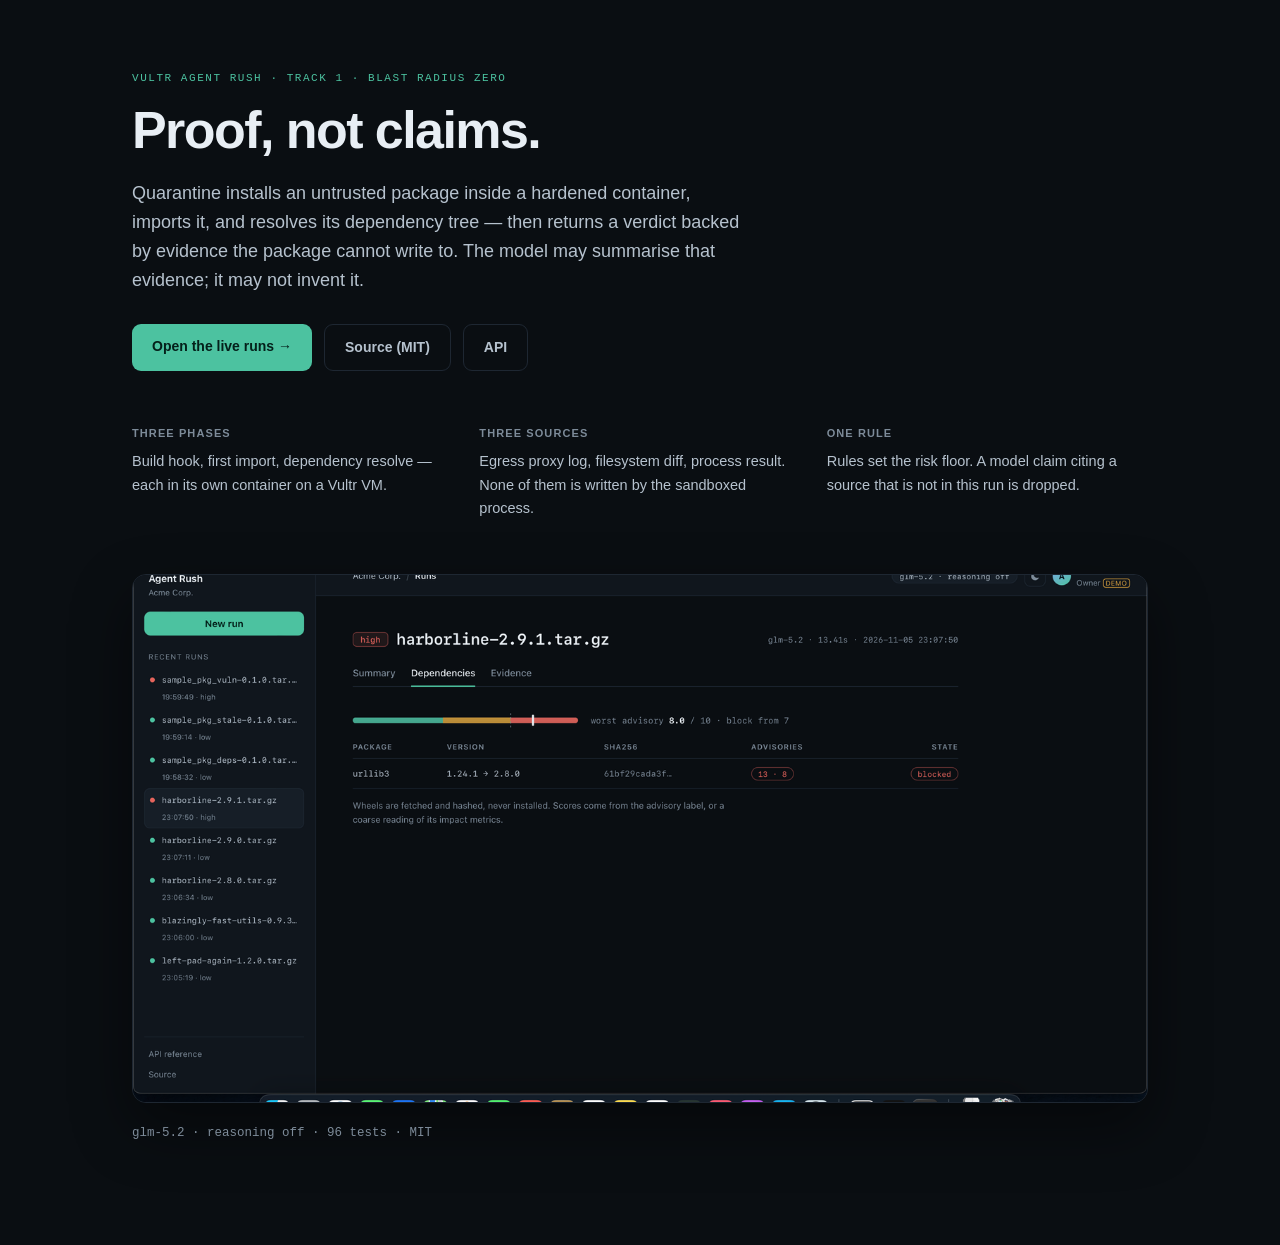
==== web/hero.html @ 74f0dfc8 "hero page, an honest README, and a nine-beat script web/hero.html is the opening shot: 'Proof, not c" ====
<!DOCTYPE html>
<html lang="en" data-theme="dark">
<head>
<meta charset="utf-8">
<meta name="viewport" content="width=device-width, initial-scale=1">
<title>Quarantine — package triage before install</title>
<style>
  :root { --bg:#0a0e12; --surface:#10161d; --line:#1e2732; --text:#e8eef4; --dim:#b6c2ce; --muted:#7d8b99; --accent:#4cc2a0; --ink:#04201a; }
  * { box-sizing: border-box; }
  body { margin:0; background:var(--bg); color:var(--text);
         font:16px/1.6 -apple-system, BlinkMacSystemFont, "Segoe UI", Inter, sans-serif; -webkit-font-smoothing:antialiased; }
  .wrap { max-width: 1080px; margin: 0 auto; padding: 72px 32px 88px; }
  .eyebrow { font: 11px ui-monospace, Menlo, monospace; letter-spacing:.14em; text-transform:uppercase; color:var(--accent); }
  h1 { font-size: 52px; line-height: 1.1; letter-spacing:-.03em; margin: 18px 0 20px; max-width: 20ch; }
  .lede { font-size: 18px; color: var(--dim); max-width: 62ch; margin: 0 0 30px; }
  .cta { display:flex; gap:12px; flex-wrap:wrap; margin-bottom: 54px; }
  .btn { display:inline-block; padding: 11px 20px; border-radius: 9px; text-decoration:none; font-weight:650; font-size:14px; }
  .btn.primary { background: var(--accent); color: var(--ink); }
  .btn.ghost { border:1px solid var(--line); color: var(--dim); }
  .cols { display:grid; grid-template-columns: repeat(3, 1fr); gap: 26px; margin: 0 0 54px; }
  .col h3 { font-size: 11px; letter-spacing:.1em; text-transform:uppercase; color:var(--muted); margin: 0 0 8px; }
  .col p { margin:0; font-size: 14.5px; color: var(--dim); }
  .shot { border:1px solid var(--line); border-radius: 14px; overflow:hidden; box-shadow: 0 24px 60px rgba(0,0,0,.45); }
  .shot img { display:block; width:100%; height:auto; }
  .foot { margin-top: 20px; color: var(--muted); font-size: 12.5px; font-family: ui-monospace, Menlo, monospace; }
  @media (max-width: 820px) { h1 { font-size: 38px; } .cols { grid-template-columns: 1fr; } .wrap { padding: 44px 20px 60px; } }
</style>
</head>
<body>
<div class="wrap">
  <div class="eyebrow">Vultr Agent Rush · Track 1 · Blast Radius Zero</div>
  <h1>Proof, not claims.</h1>
  <p class="lede">Quarantine installs an untrusted package inside a hardened container, imports it,
    and resolves its dependency tree — then returns a verdict backed by evidence the package
    cannot write to. The model may summarise that evidence; it may not invent it.</p>

  <div class="cta">
    <a class="btn primary" href="/">Open the live runs →</a>
    <a class="btn ghost" href="https://github.com/derKosi/agent-rush">Source (MIT)</a>
    <a class="btn ghost" href="/api/docs">API</a>
  </div>

  <div class="cols">
    <div class="col"><h3>Three phases</h3><p>Build hook, first import, dependency resolve — each in its own container on a Vultr VM.</p></div>
    <div class="col"><h3>Three sources</h3><p>Egress proxy log, filesystem diff, process result. None of them is written by the sandboxed process.</p></div>
    <div class="col"><h3>One rule</h3><p>Rules set the risk floor. A model claim citing a source that is not in this run is dropped.</p></div>
  </div>

  <div class="shot"><img src="screenshots/demo-deps.png" alt="The dependency tab: gauge, hash, advisories, blocked"></div>
  <p class="foot">glm-5.2 · reasoning off · 96 tests · MIT</p>
</div>
</body>
</html>
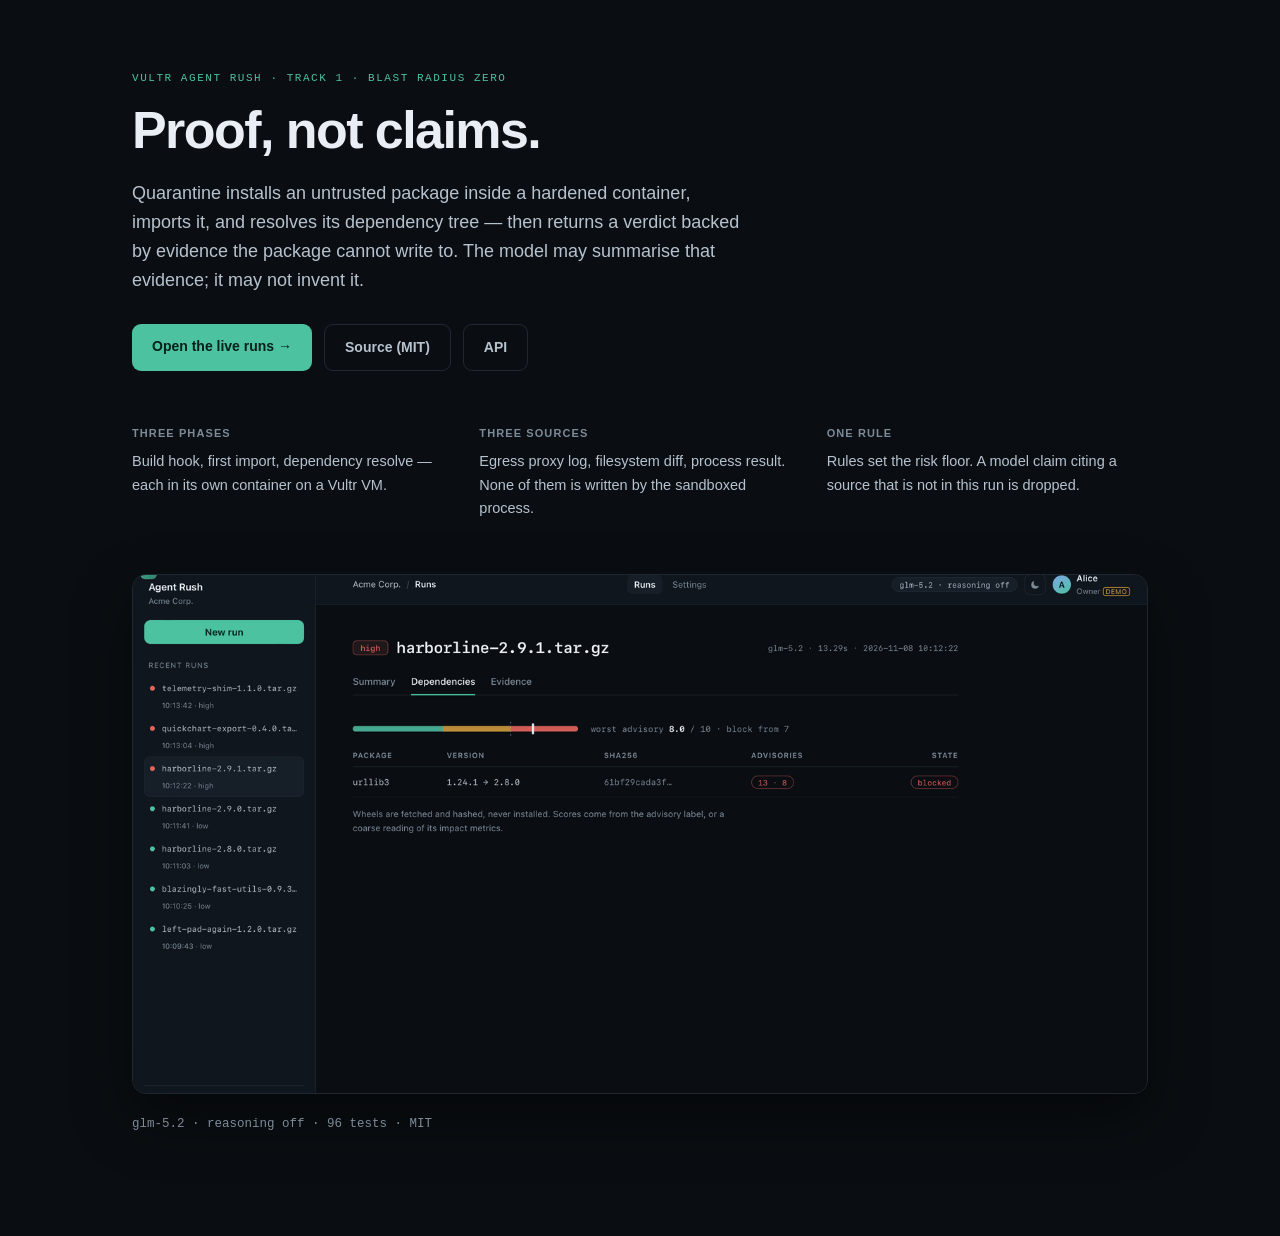
==== commit 9a8cea9c: "README: architecture first, evidence second, reasons last The old README opened with a status table " ====
--- a/web/hero.html
+++ b/web/hero.html
@@ -46,7 +46,7 @@
     <div class="col"><h3>One rule</h3><p>Rules set the risk floor. A model claim citing a source that is not in this run is dropped.</p></div>
   </div>
 
-  <div class="shot"><img src="screenshots/demo-deps.png" alt="The dependency tab: gauge, hash, advisories, blocked"></div>
+  <div class="shot"><img src="screenshots/deps.png" alt="The dependency tab: gauge, hash, advisories, blocked"></div>
   <p class="foot">glm-5.2 · reasoning off · 96 tests · MIT</p>
 </div>
 </body>
